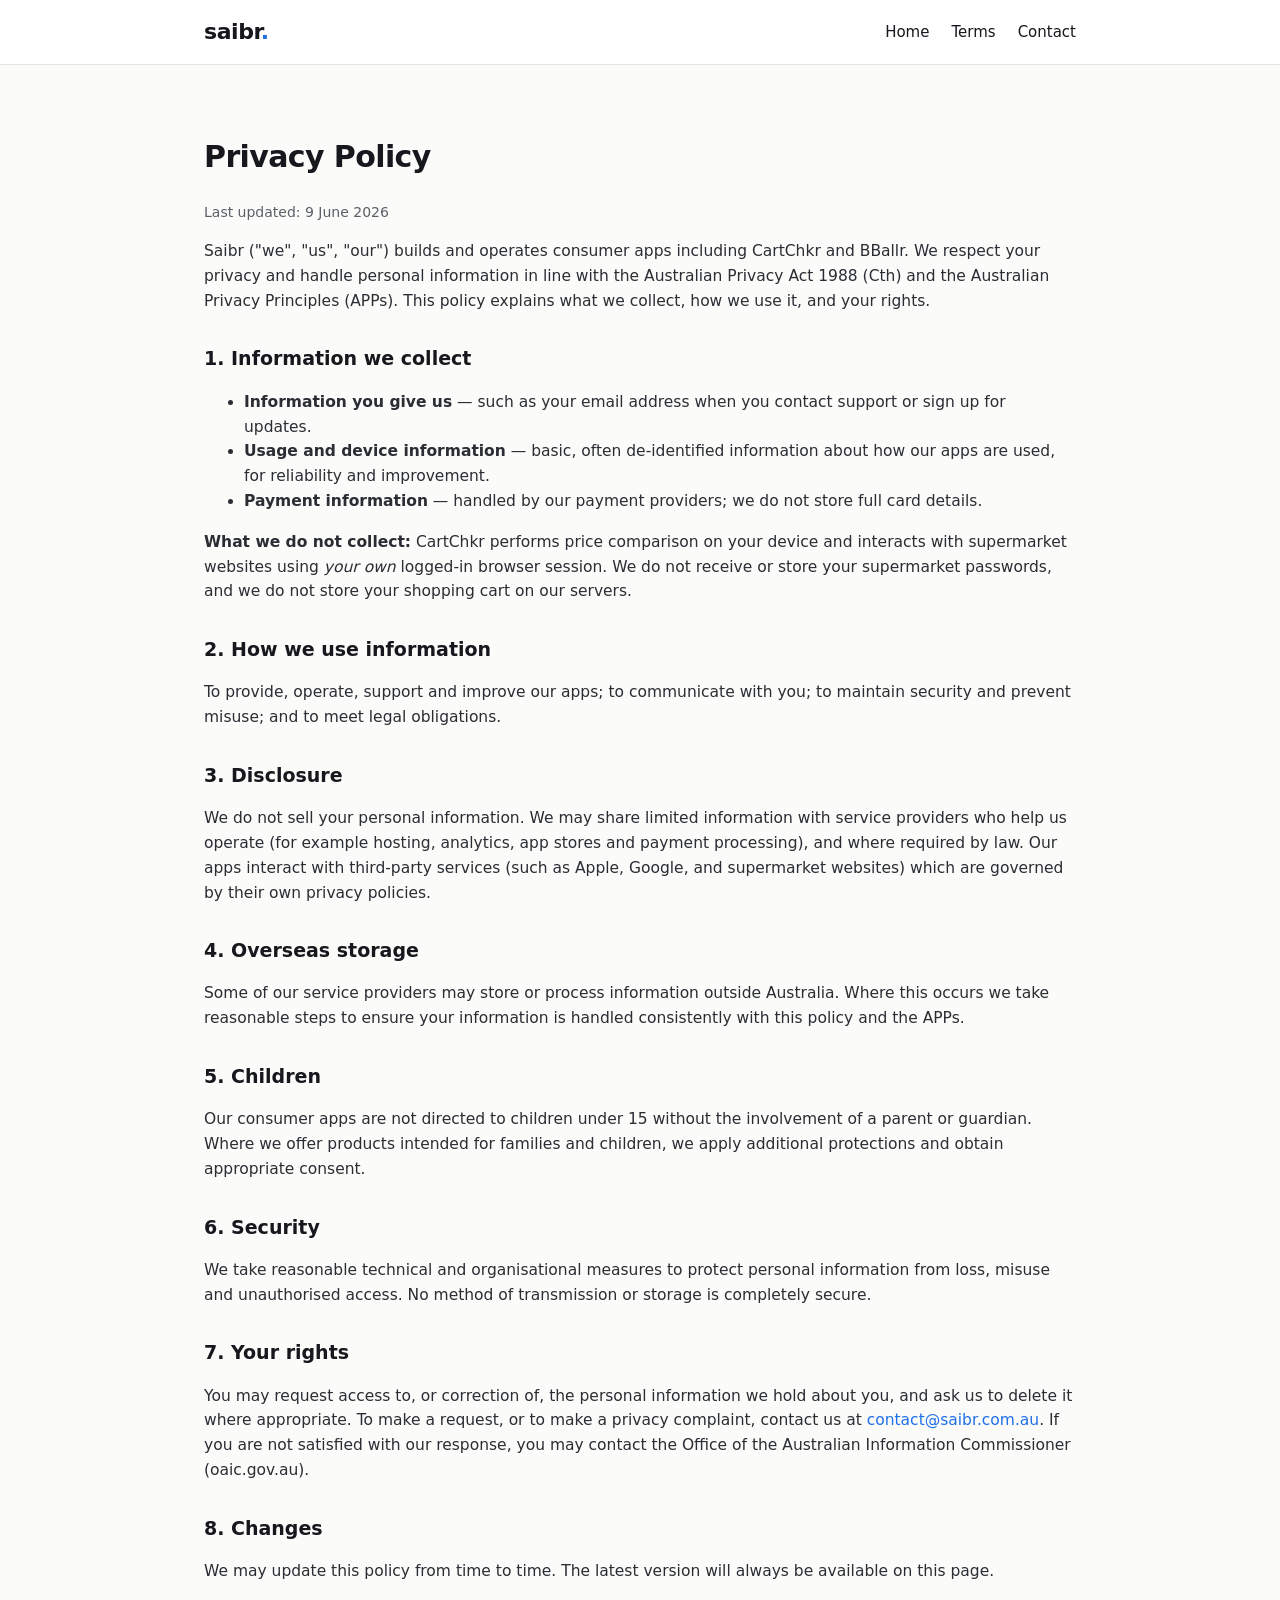
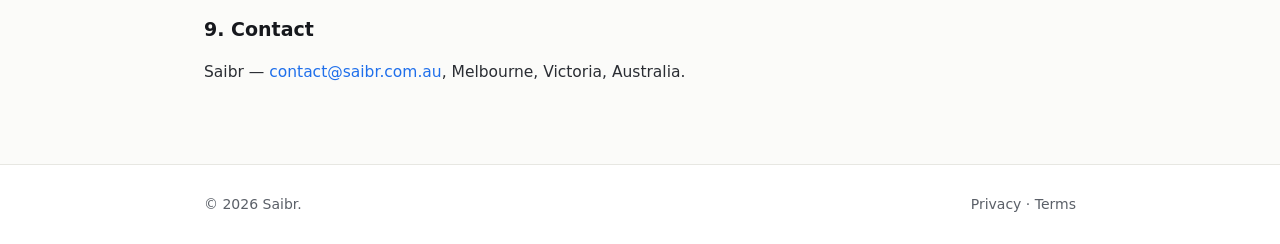
==== privacy.html @ a5381af0 "Saibr website: landing + privacy + terms (static, Netlify-ready) for business verification" ====
<!doctype html>
<html lang="en-AU">
<head>
<meta charset="utf-8"><meta name="viewport" content="width=device-width, initial-scale=1">
<title>Privacy Policy — Saibr</title>
<meta name="description" content="How Saibr collects, uses and protects your personal information.">
<link rel="stylesheet" href="/styles.css">
</head>
<body>
<!-- DRAFT for business verification. Review by an Australian privacy lawyer before relying on it. -->
<header><div class="wrap nav">
  <a class="brand" href="/" style="color:inherit;text-decoration:none">saibr<span class="dot">.</span></a>
  <nav class="links"><a href="/">Home</a><a href="/terms.html">Terms</a><a href="/#contact">Contact</a></nav>
</div></header>
<main class="legal"><div class="wrap">
<h1>Privacy Policy</h1>
<p class="updated">Last updated: 9 June 2026</p>

<p>Saibr ("we", "us", "our") builds and operates consumer apps including CartChkr and BBallr. We respect your privacy and handle personal information in line with the Australian Privacy Act 1988 (Cth) and the Australian Privacy Principles (APPs). This policy explains what we collect, how we use it, and your rights.</p>

<h2>1. Information we collect</h2>
<ul>
<li><strong>Information you give us</strong> — such as your email address when you contact support or sign up for updates.</li>
<li><strong>Usage and device information</strong> — basic, often de-identified information about how our apps are used, for reliability and improvement.</li>
<li><strong>Payment information</strong> — handled by our payment providers; we do not store full card details.</li>
</ul>
<p><strong>What we do not collect:</strong> CartChkr performs price comparison on your device and interacts with supermarket websites using <em>your own</em> logged-in browser session. We do not receive or store your supermarket passwords, and we do not store your shopping cart on our servers.</p>

<h2>2. How we use information</h2>
<p>To provide, operate, support and improve our apps; to communicate with you; to maintain security and prevent misuse; and to meet legal obligations.</p>

<h2>3. Disclosure</h2>
<p>We do not sell your personal information. We may share limited information with service providers who help us operate (for example hosting, analytics, app stores and payment processing), and where required by law. Our apps interact with third-party services (such as Apple, Google, and supermarket websites) which are governed by their own privacy policies.</p>

<h2>4. Overseas storage</h2>
<p>Some of our service providers may store or process information outside Australia. Where this occurs we take reasonable steps to ensure your information is handled consistently with this policy and the APPs.</p>

<h2>5. Children</h2>
<p>Our consumer apps are not directed to children under 15 without the involvement of a parent or guardian. Where we offer products intended for families and children, we apply additional protections and obtain appropriate consent.</p>

<h2>6. Security</h2>
<p>We take reasonable technical and organisational measures to protect personal information from loss, misuse and unauthorised access. No method of transmission or storage is completely secure.</p>

<h2>7. Your rights</h2>
<p>You may request access to, or correction of, the personal information we hold about you, and ask us to delete it where appropriate. To make a request, or to make a privacy complaint, contact us at <a href="mailto:contact@saibr.com.au">contact@saibr.com.au</a>. If you are not satisfied with our response, you may contact the Office of the Australian Information Commissioner (oaic.gov.au).</p>

<h2>8. Changes</h2>
<p>We may update this policy from time to time. The latest version will always be available on this page.</p>

<h2>9. Contact</h2>
<p>Saibr — <a href="mailto:contact@saibr.com.au">contact@saibr.com.au</a>, Melbourne, Victoria, Australia.</p>
</div></main>
<footer><div class="wrap row"><div>© 2026 Saibr.</div><div><a href="/privacy.html">Privacy</a> · <a href="/terms.html">Terms</a></div></div></footer>
</body></html>
---- styles.css ----
:root{--bg:#fbfbf9;--fg:#16181d;--muted:#5b6068;--line:#e7e7e2;--accent:#1f6feb;--accent-d:#1550b3;--card:#fff}
*{box-sizing:border-box}
html{scroll-behavior:smooth}
body{margin:0;font-family:-apple-system,system-ui,"Segoe UI",Roboto,Helvetica,Arial,sans-serif;color:var(--fg);background:var(--bg);line-height:1.6}
a{color:var(--accent);text-decoration:none}
a:hover{text-decoration:underline}
.wrap{max-width:920px;margin:0 auto;padding:0 24px}
header{border-bottom:1px solid var(--line);background:#fff;position:sticky;top:0;z-index:10}
.nav{display:flex;align-items:center;justify-content:space-between;height:64px}
.brand{font-weight:700;font-size:22px;letter-spacing:-.02em}
.brand .dot{color:var(--accent)}
nav.links a{color:var(--fg);margin-left:22px;font-size:15px}
.hero{padding:72px 0 48px}
.hero h1{font-size:40px;line-height:1.12;letter-spacing:-.03em;margin:0 0 16px}
.hero p.lead{font-size:19px;color:var(--muted);max-width:640px;margin:0}
.sec{padding:40px 0;border-top:1px solid var(--line)}
.sec h2{font-size:24px;letter-spacing:-.02em;margin:0 0 18px}
.grid{display:grid;grid-template-columns:1fr 1fr;gap:18px}
@media(max-width:640px){.grid{grid-template-columns:1fr}.hero h1{font-size:31px}}
.card{background:var(--card);border:1px solid var(--line);border-radius:14px;padding:20px}
.card h3{margin:0 0 6px;font-size:18px}
.card .tag{display:inline-block;font-size:12px;font-weight:600;color:var(--accent-d);background:#eaf1fd;border-radius:999px;padding:2px 10px;margin-bottom:8px}
.card p{margin:0;color:var(--muted);font-size:15px}
.contact dl{display:grid;grid-template-columns:120px 1fr;gap:8px 16px;margin:0}
.contact dt{color:var(--muted)}
footer{border-top:1px solid var(--line);background:#fff;padding:28px 0;color:var(--muted);font-size:14px}
footer .row{display:flex;justify-content:space-between;flex-wrap:wrap;gap:10px}
footer a{color:var(--muted)}
.legal{padding:48px 0 64px}
.legal h1{font-size:30px;letter-spacing:-.02em}
.legal h2{font-size:19px;margin-top:30px}
.legal p,.legal li{color:#2a2d33;font-size:15.5px}
.legal .updated{color:var(--muted);font-size:14px}
.note{background:#fff8e6;border:1px solid #f3e2ad;border-radius:10px;padding:12px 14px;font-size:14px;color:#6b5a1e}
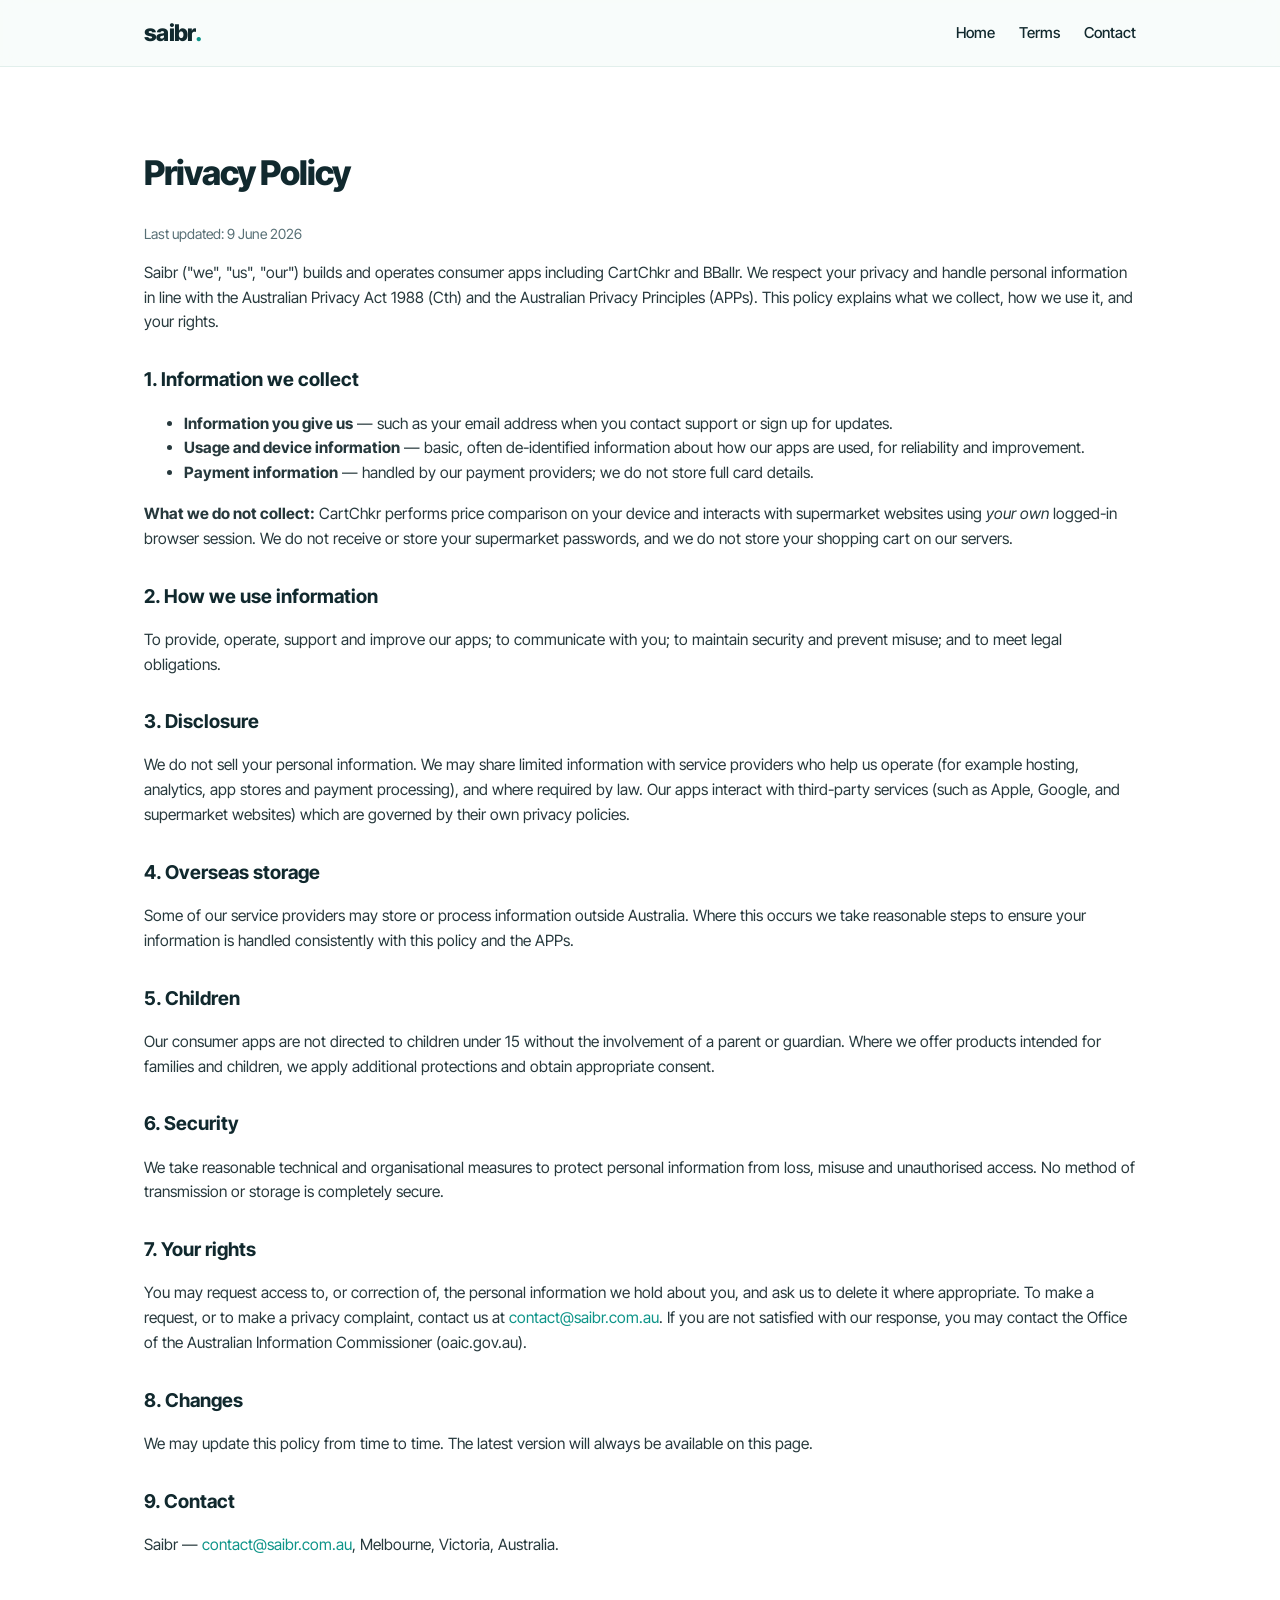
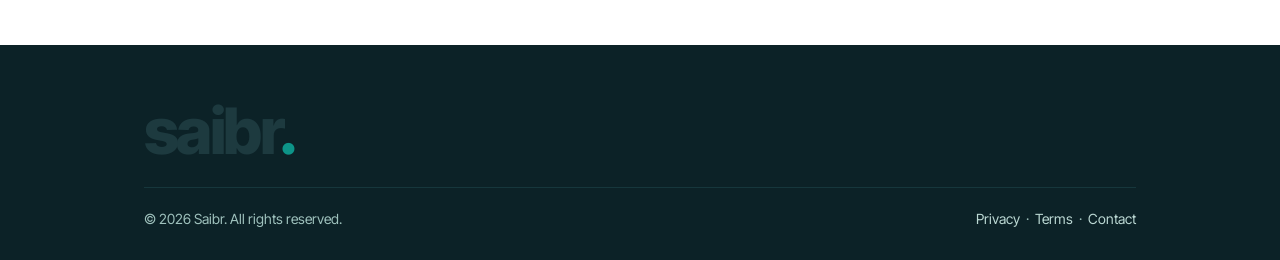
==== commit 7de4f4de: "site: redesign with pale teal/green palette, distinct sections, hero + steps + footer wordmark" ====
--- a/privacy.html
+++ b/privacy.html
@@ -4,6 +4,9 @@
 <meta charset="utf-8"><meta name="viewport" content="width=device-width, initial-scale=1">
 <title>Privacy Policy — Saibr</title>
 <meta name="description" content="How Saibr collects, uses and protects your personal information.">
+<link rel="preconnect" href="https://fonts.googleapis.com">
+<link rel="preconnect" href="https://fonts.gstatic.com" crossorigin>
+<link href="https://fonts.googleapis.com/css2?family=Inter+Tight:wght@400;500;600;700;800&display=swap" rel="stylesheet">
 <link rel="stylesheet" href="/styles.css">
 </head>
 <body>
@@ -50,5 +53,5 @@
 <h2>9. Contact</h2>
 <p>Saibr — <a href="mailto:contact@saibr.com.au">contact@saibr.com.au</a>, Melbourne, Victoria, Australia.</p>
 </div></main>
-<footer><div class="wrap row"><div>© 2026 Saibr.</div><div><a href="/privacy.html">Privacy</a> · <a href="/terms.html">Terms</a></div></div></footer>
+<footer><div class="wrap"><div class="word">saibr<span class="dot">.</span></div><div class="row"><div>© 2026 Saibr. All rights reserved.</div><div><a href="/privacy.html">Privacy</a> &nbsp;·&nbsp; <a href="/terms.html">Terms</a> &nbsp;·&nbsp; <a href="/#contact">Contact</a></div></div></div></footer>
 </body></html>
--- a/styles.css
+++ b/styles.css
@@ -1,34 +1,101 @@
-:root{--bg:#fbfbf9;--fg:#16181d;--muted:#5b6068;--line:#e7e7e2;--accent:#1f6feb;--accent-d:#1550b3;--card:#fff}
+:root{
+  --ink:#11292e; --muted:#587076; --bg:#f8fcfb; --line:#e2efec; --card:#ffffff;
+  --teal:#0d9488; --teal-d:#0b7268; --sky:#0ea5e9;
+  --mint-50:#effbf6; --mint-100:#d7f3e7; --sky-50:#eef6fd; --sky-100:#dcebfd;
+  --shadow:0 1px 2px rgba(16,40,44,.04), 0 8px 24px -12px rgba(16,40,44,.12);
+  --radius:18px;
+}
 *{box-sizing:border-box}
 html{scroll-behavior:smooth}
-body{margin:0;font-family:-apple-system,system-ui,"Segoe UI",Roboto,Helvetica,Arial,sans-serif;color:var(--fg);background:var(--bg);line-height:1.6}
-a{color:var(--accent);text-decoration:none}
-a:hover{text-decoration:underline}
-.wrap{max-width:920px;margin:0 auto;padding:0 24px}
-header{border-bottom:1px solid var(--line);background:#fff;position:sticky;top:0;z-index:10}
-.nav{display:flex;align-items:center;justify-content:space-between;height:64px}
-.brand{font-weight:700;font-size:22px;letter-spacing:-.02em}
-.brand .dot{color:var(--accent)}
-nav.links a{color:var(--fg);margin-left:22px;font-size:15px}
-.hero{padding:72px 0 48px}
-.hero h1{font-size:40px;line-height:1.12;letter-spacing:-.03em;margin:0 0 16px}
-.hero p.lead{font-size:19px;color:var(--muted);max-width:640px;margin:0}
-.sec{padding:40px 0;border-top:1px solid var(--line)}
-.sec h2{font-size:24px;letter-spacing:-.02em;margin:0 0 18px}
-.grid{display:grid;grid-template-columns:1fr 1fr;gap:18px}
-@media(max-width:640px){.grid{grid-template-columns:1fr}.hero h1{font-size:31px}}
-.card{background:var(--card);border:1px solid var(--line);border-radius:14px;padding:20px}
-.card h3{margin:0 0 6px;font-size:18px}
-.card .tag{display:inline-block;font-size:12px;font-weight:600;color:var(--accent-d);background:#eaf1fd;border-radius:999px;padding:2px 10px;margin-bottom:8px}
-.card p{margin:0;color:var(--muted);font-size:15px}
-.contact dl{display:grid;grid-template-columns:120px 1fr;gap:8px 16px;margin:0}
-.contact dt{color:var(--muted)}
-footer{border-top:1px solid var(--line);background:#fff;padding:28px 0;color:var(--muted);font-size:14px}
-footer .row{display:flex;justify-content:space-between;flex-wrap:wrap;gap:10px}
-footer a{color:var(--muted)}
-.legal{padding:48px 0 64px}
-.legal h1{font-size:30px;letter-spacing:-.02em}
+body{margin:0;font-family:"Inter Tight",-apple-system,system-ui,"Segoe UI",Roboto,sans-serif;
+  color:var(--ink);background:var(--bg);line-height:1.6;-webkit-font-smoothing:antialiased}
+a{color:var(--teal);text-decoration:none}
+a:hover{color:var(--teal-d)}
+.wrap{max-width:1040px;margin:0 auto;padding:0 24px}
+.eyebrow{display:inline-block;font-size:12.5px;font-weight:600;letter-spacing:.06em;text-transform:uppercase;
+  color:var(--teal-d);background:var(--mint-100);border-radius:999px;padding:5px 13px;margin-bottom:16px}
+
+/* header */
+header{position:sticky;top:0;z-index:20;background:rgba(248,252,251,.82);backdrop-filter:blur(10px);border-bottom:1px solid var(--line)}
+.nav{display:flex;align-items:center;justify-content:space-between;height:66px}
+.brand{font-weight:800;font-size:23px;letter-spacing:-.03em;color:var(--ink)}
+.brand .dot{color:var(--teal)}
+nav.links{display:flex;align-items:center;gap:24px}
+nav.links a{color:var(--ink);font-size:15px;font-weight:500}
+nav.links a:hover{color:var(--teal)}
+.btn{display:inline-block;font-weight:600;font-size:15px;border-radius:999px;padding:11px 20px;border:1px solid transparent;cursor:pointer;transition:.15s}
+.btn-primary{background:var(--teal);color:#fff}
+.btn-primary:hover{background:var(--teal-d);color:#fff}
+.btn-ghost{background:#fff;border-color:var(--line);color:var(--ink)}
+.btn-ghost:hover{border-color:var(--teal);color:var(--teal)}
+.btn-sm{padding:9px 16px;font-size:14px}
+
+/* hero */
+.hero{position:relative;overflow:hidden;background:
+  radial-gradient(1100px 460px at 12% -8%, var(--mint-100), transparent 60%),
+  radial-gradient(1000px 460px at 95% 0%, var(--sky-50), transparent 55%),
+  linear-gradient(180deg,#f2fbf8,#f8fcfb)}
+.hero .wrap{padding:84px 24px 72px}
+.hero h1{font-size:50px;line-height:1.06;letter-spacing:-.035em;margin:0 0 18px;max-width:760px;font-weight:800}
+.hero p.lead{font-size:20px;color:var(--muted);max-width:600px;margin:0 0 28px}
+.hero .cta{display:flex;gap:12px;flex-wrap:wrap}
+@media(max-width:680px){.hero h1{font-size:34px}.hero .wrap{padding:56px 24px 48px}}
+
+/* sections */
+.sec{padding:72px 0}
+.sec.tint-mint{background:var(--mint-50);border-top:1px solid var(--line);border-bottom:1px solid var(--line)}
+.sec .head{max-width:620px;margin-bottom:36px}
+.sec h2{font-size:31px;letter-spacing:-.03em;margin:0 0 10px;font-weight:800}
+.sec .head p{color:var(--muted);margin:0;font-size:17px}
+
+/* product/value grid */
+.grid{display:grid;grid-template-columns:1fr 1fr;gap:20px}
+@media(max-width:720px){.grid{grid-template-columns:1fr}.hero h1{}}
+.card{background:var(--card);border:1px solid var(--line);border-radius:var(--radius);padding:24px;box-shadow:var(--shadow)}
+.card .ico{width:46px;height:46px;border-radius:13px;display:flex;align-items:center;justify-content:center;margin-bottom:14px;background:var(--mint-100);color:var(--teal-d)}
+.card .ico.sky{background:var(--sky-50);color:var(--sky)}
+.card .ico svg{width:24px;height:24px;stroke-width:2}
+.card h3{margin:0 0 6px;font-size:19px;letter-spacing:-.01em}
+.card p{margin:0;color:var(--muted);font-size:15.5px}
+.pill{display:inline-block;font-size:11.5px;font-weight:700;letter-spacing:.04em;text-transform:uppercase;border-radius:999px;padding:3px 10px;margin-left:8px;vertical-align:middle}
+.pill.live{background:#dcfce7;color:#15803d}
+.pill.soon{background:var(--sky-100);color:#0369a1}
+
+/* steps */
+.steps{display:grid;grid-template-columns:repeat(3,1fr);gap:20px}
+@media(max-width:720px){.steps{grid-template-columns:1fr}}
+.step{background:#fff;border:1px solid var(--line);border-radius:var(--radius);padding:24px}
+.step .n{font-size:13px;font-weight:700;color:var(--teal);letter-spacing:.05em}
+.step h3{margin:8px 0 6px;font-size:18px}
+.step p{margin:0;color:var(--muted);font-size:15px}
+
+/* stats strip */
+.stats{display:grid;grid-template-columns:repeat(3,1fr);gap:14px;text-align:center}
+@media(max-width:680px){.stats{grid-template-columns:1fr}}
+.stat .big{font-size:30px;font-weight:800;letter-spacing:-.02em;color:var(--teal-d)}
+.stat .lbl{color:var(--muted);font-size:14px}
+
+/* contact card / cta band */
+.band{background:linear-gradient(120deg,var(--teal),#0ea5a0);border-radius:24px;padding:40px;color:#fff;
+  display:flex;align-items:center;justify-content:space-between;gap:24px;flex-wrap:wrap}
+.band h2{color:#fff;margin:0 0 6px;font-size:27px;letter-spacing:-.02em}
+.band p{color:#d7f6f1;margin:0}
+.band .btn-primary{background:#fff;color:var(--teal-d)}
+.band .btn-primary:hover{background:#eafaf6}
+.contact dl{display:grid;grid-template-columns:120px 1fr;gap:10px 16px;margin:0}
+.contact dt{color:var(--muted);font-weight:500}
+
+/* footer */
+footer{background:#0c2227;color:#9fc2bd;padding:54px 0 30px;margin-top:0}
+footer .word{font-size:64px;font-weight:800;letter-spacing:-.04em;color:#1d3a3f;line-height:1;margin-bottom:24px}
+footer .word .dot{color:var(--teal)}
+footer .row{display:flex;justify-content:space-between;flex-wrap:wrap;gap:12px;font-size:14px;border-top:1px solid #16373c;padding-top:20px}
+footer a{color:#bcd9d4}
+footer a:hover{color:#fff}
+
+/* legal pages */
+.legal{padding:56px 0 72px;background:#fff}
+.legal h1{font-size:34px;letter-spacing:-.03em;font-weight:800}
 .legal h2{font-size:19px;margin-top:30px}
-.legal p,.legal li{color:#2a2d33;font-size:15.5px}
+.legal p,.legal li{color:#27393d;font-size:15.5px}
 .legal .updated{color:var(--muted);font-size:14px}
-.note{background:#fff8e6;border:1px solid #f3e2ad;border-radius:10px;padding:12px 14px;font-size:14px;color:#6b5a1e}
